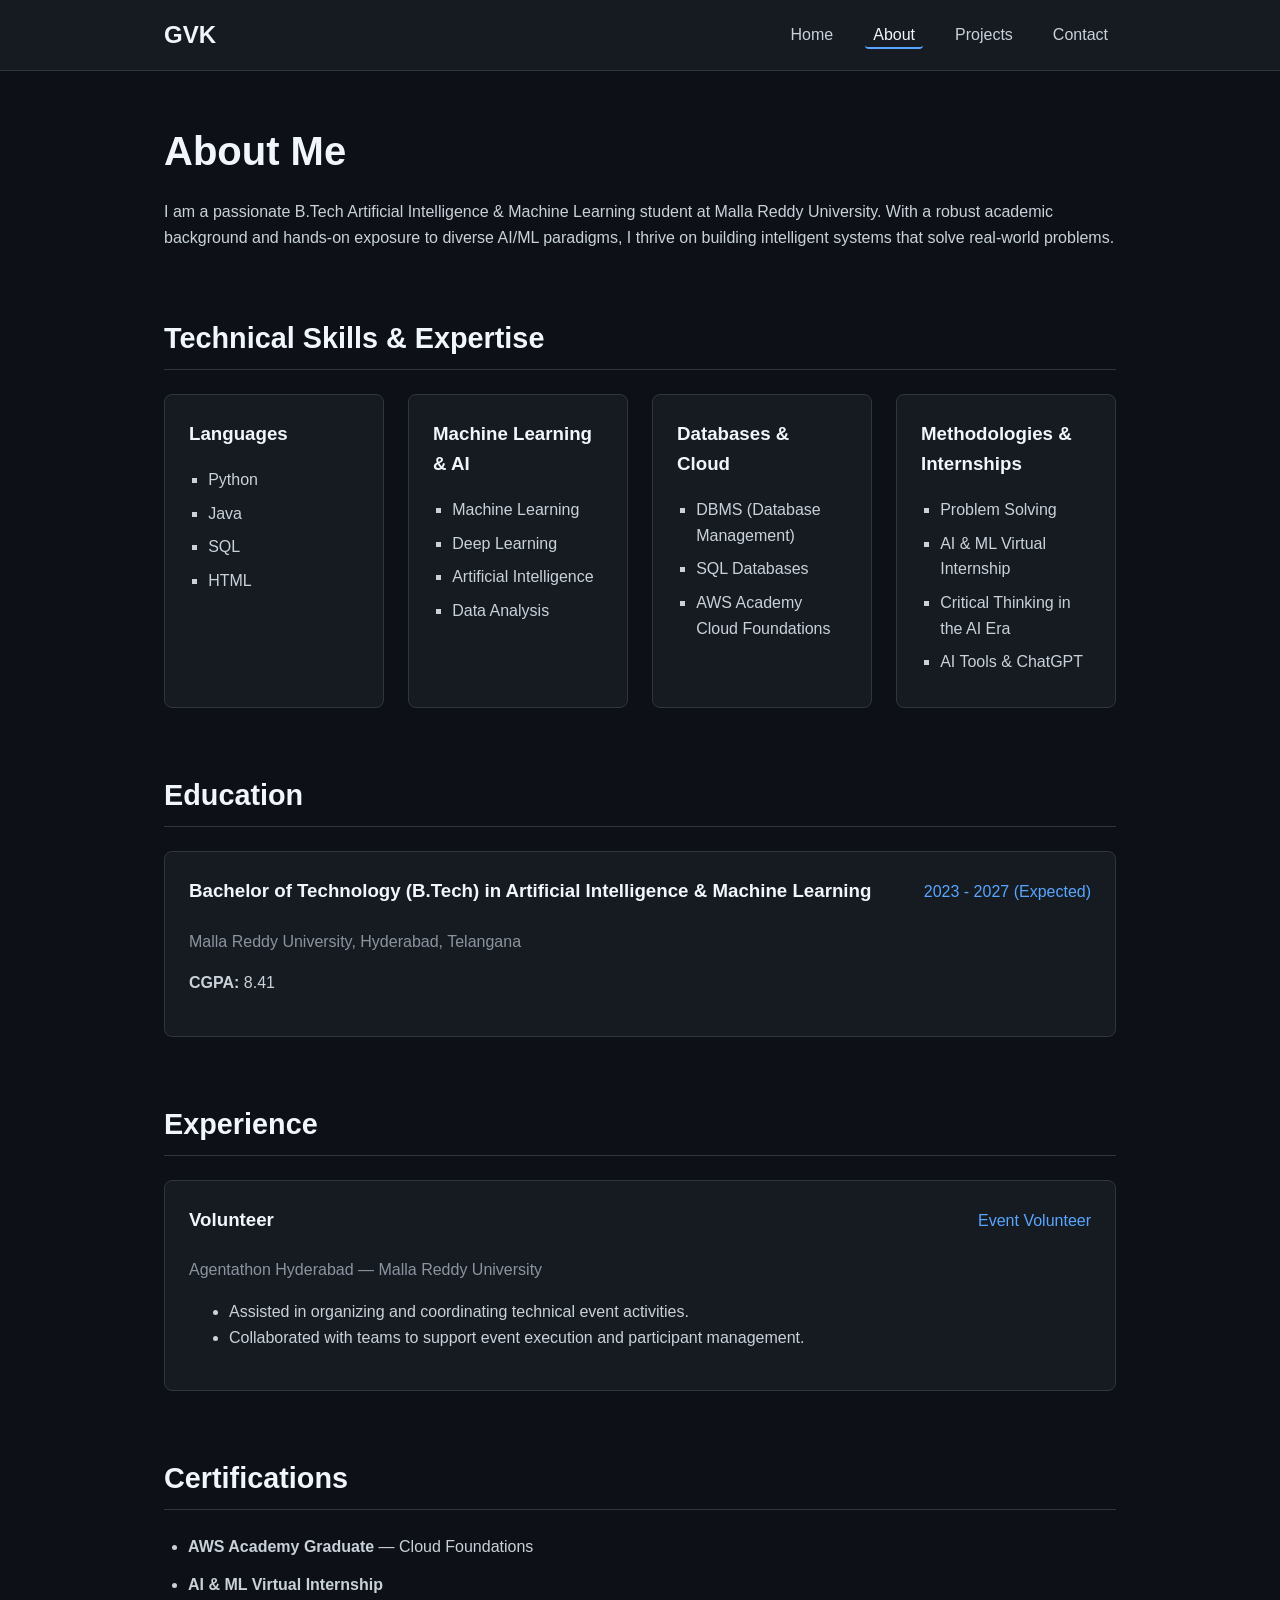
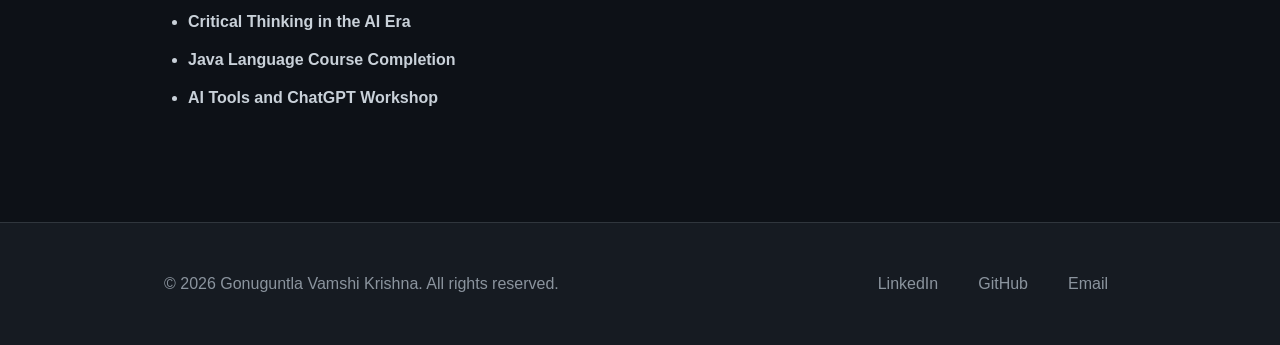
==== about.html @ ba777e85 "Add files via upload" ====
<!DOCTYPE html>
<html lang="en">
<head>
  <meta charset="utf-8">
  <meta name="viewport" content="width=device-width, initial-scale=1">
  <title>About Gonuguntla Vamshi Krishna - AI & ML Student Profile</title>
  
  <!-- SEO Meta Tags -->
  <meta name="description" content="Learn more about Gonuguntla Vamshi Krishna's background, education at Malla Reddy University, technical skills in Python and Machine Learning, and certifications.">
  <meta name="keywords" content="Gonuguntla Vamshi Krishna, B.Tech AI & ML, Malla Reddy University, Skills, Resume, Education, Certifications, Hyderabad">
  <meta name="robots" content="index, follow">
  <link rel="canonical" href="about.html">

  <!-- Open Graph -->
  <meta property="og:type" content="website">
  <meta property="og:title" content="About Gonuguntla Vamshi Krishna - AI & ML Student Profile">
  <meta property="og:description" content="Technical skills, education background, certifications, and volunteer experience of Gonuguntla Vamshi Krishna.">
  <meta property="og:url" content="about.html">

  <!-- Stylesheet -->
  <link rel="stylesheet" href="styles.css">
</head>
<body>

  <!-- Skip Link -->
  <a class="skip-link" href="#main">Skip to main content</a>

  <!-- Header Section with Navigation -->
  <header>
    <div class="container header-container">
      <div class="logo">
        <a href="index.html" aria-label="Gonuguntla Vamshi Krishna Home">GVK</a>
      </div>
      <nav aria-label="Main Navigation">
        <ul>
          <li><a href="index.html">Home</a></li>
          <li><a href="about.html" aria-current="page">About</a></li>
          <li><a href="projects.html">Projects</a></li>
          <li><a href="contact.html">Contact</a></li>
        </ul>
      </nav>
    </div>
  </header>

  <!-- Main Content -->
  <main id="main">
    <div class="container">
      
      <!-- Page Header -->
      <section class="about-hero" aria-labelledby="about-heading">
        <h1 id="about-heading">About Me</h1>
        <p class="intro-paragraph">
          I am a passionate B.Tech Artificial Intelligence & Machine Learning student at Malla Reddy University. With a robust academic background and hands-on exposure to diverse AI/ML paradigms, I thrive on building intelligent systems that solve real-world problems.
        </p>
      </section>

      <!-- Skills Section -->
      <section id="skills" aria-labelledby="skills-heading">
        <h2 id="skills-heading">Technical Skills & Expertise</h2>
        <div class="skills-container">
          
          <div class="skills-category">
            <h3>Languages</h3>
            <ul class="skills-list">
              <li>Python</li>
              <li>Java</li>
              <li>SQL</li>
              <li>HTML</li>
            </ul>
          </div>

          <div class="skills-category">
            <h3>Machine Learning & AI</h3>
            <ul class="skills-list">
              <li>Machine Learning</li>
              <li>Deep Learning</li>
              <li>Artificial Intelligence</li>
              <li>Data Analysis</li>
            </ul>
          </div>

          <div class="skills-category">
            <h3>Databases & Cloud</h3>
            <ul class="skills-list">
              <li>DBMS (Database Management)</li>
              <li>SQL Databases</li>
              <li>AWS Academy Cloud Foundations</li>
            </ul>
          </div>

          <div class="skills-category">
            <h3>Methodologies & Internships</h3>
            <ul class="skills-list">
              <li>Problem Solving</li>
              <li>AI & ML Virtual Internship</li>
              <li>Critical Thinking in the AI Era</li>
              <li>AI Tools & ChatGPT</li>
            </ul>
          </div>

        </div>
      </section>

      <!-- Education Section -->
      <section id="education" aria-labelledby="education-heading">
        <h2 id="education-heading">Education</h2>
        <article class="education-card" aria-labelledby="edu-degree">
          <div class="card-header">
            <h3 id="edu-degree">Bachelor of Technology (B.Tech) in Artificial Intelligence & Machine Learning</h3>
            <span class="timeline"><time datetime="2023">2023</time> - <time datetime="2027">2027</time> (Expected)</span>
          </div>
          <p class="institution">Malla Reddy University, Hyderabad, Telangana</p>
          <p class="cgpa"><strong>CGPA:</strong> 8.41</p>
        </article>
      </section>

      <!-- Experience Section -->
      <section id="experience" aria-labelledby="experience-heading">
        <h2 id="experience-heading">Experience</h2>
        <article class="experience-card" aria-labelledby="exp-role">
          <div class="card-header">
            <h3 id="exp-role">Volunteer</h3>
            <span class="timeline">Event Volunteer</span>
          </div>
          <p class="company">Agentathon Hyderabad &mdash; Malla Reddy University</p>
          <ul class="experience-details">
            <li>Assisted in organizing and coordinating technical event activities.</li>
            <li>Collaborated with teams to support event execution and participant management.</li>
          </ul>
        </article>
      </section>

      <!-- Certifications Section -->
      <section id="certifications" aria-labelledby="certifications-heading">
        <h2 id="certifications-heading">Certifications</h2>
        <ul class="certifications-list">
          <li>
            <strong>AWS Academy Graduate</strong> &mdash; Cloud Foundations
          </li>
          <li>
            <strong>AI & ML Virtual Internship</strong>
          </li>
          <li>
            <strong>Critical Thinking in the AI Era</strong>
          </li>
          <li>
            <strong>Java Language Course Completion</strong>
          </li>
          <li>
            <strong>AI Tools and ChatGPT Workshop</strong>
          </li>
        </ul>
      </section>

    </div>
  </main>

  <!-- Footer -->
  <footer>
    <div class="container footer-container">
      <p>&copy; <time datetime="2026">2026</time> Gonuguntla Vamshi Krishna. All rights reserved.</p>
      <nav aria-label="Footer Social Navigation">
        <ul class="social-links">
          <li><a href="https://linkedin.com/in/vamshi-krishna-gonuguntla-4a6b34324" target="_blank" rel="noopener noreferrer" aria-label="LinkedIn profile (opens in a new tab)">LinkedIn</a></li>
          <li><a href="https://github.com/vamshikrishna-g" target="_blank" rel="noopener noreferrer" aria-label="GitHub profile (opens in a new tab)">GitHub</a></li>
          <li><a href="mailto:chennurivamshi678@gmail.com" aria-label="Email Vamshi Krishna">Email</a></li>
        </ul>
      </nav>
    </div>
  </footer>

</body>
</html>
---- styles.css ----
/* Custom properties for high-contrast accessibility and clean aesthetic */
:root {
  --bg: #0d1117; /* Dark background */
  --text: #c9d1d9; /* High-contrast light text */
  --text-heading: #f0f6fc; /* Bright text for headings */
  --muted: #8b949e;
  --accent: #58a6ff; /* Accessible blue link color */
  --accent-hover: #1f6feb;
  --card-bg: #161b22; /* Slightly lighter card color */
  --card-border: #30363d;
  --focus: #f0883e; /* High contrast orange for keyboard focus */
  --required: #f85149; /* Accessible red for required indicators */
}

* {
  box-sizing: border-box;
}

html, body {
  height: 100%;
  margin: 0;
  padding: 0;
}

body {
  font-family: -apple-system, BlinkMacSystemFont, "Segoe UI", Roboto, "Helvetica Neue", Arial, sans-serif;
  background-color: var(--bg);
  color: var(--text);
  line-height: 1.6;
}

/* Accessibility: Skip Link */
.skip-link {
  position: absolute;
  left: -9999px;
  top: auto;
  width: 1px;
  height: 1px;
  overflow: hidden;
}

.skip-link:focus {
  position: fixed;
  top: 10px;
  left: 10px;
  width: auto;
  height: auto;
  padding: 0.8rem 1.5rem;
  background-color: var(--focus);
  color: #000;
  font-weight: bold;
  text-decoration: none;
  border-radius: 4px;
  z-index: 9999;
  outline: none;
}

/* General Layout Elements */
.container {
  max-width: 1000px;
  margin: 0 auto;
  padding: 0 1.5rem;
}

header {
  background-color: var(--card-bg);
  border-bottom: 1px solid var(--card-border);
  padding: 1rem 0;
}

.header-container {
  display: flex;
  justify-content: space-between;
  align-items: center;
}

.logo a {
  font-size: 1.5rem;
  font-weight: bold;
  color: var(--text-heading);
  text-decoration: none;
}

nav ul {
  list-style: none;
  padding: 0;
  margin: 0;
  display: flex;
  gap: 1.5rem;
}

nav a {
  color: var(--text);
  text-decoration: none;
  font-weight: 500;
  padding: 0.25rem 0.5rem;
  border-radius: 4px;
  transition: color 0.2s;
}

nav a:hover {
  color: var(--accent);
}

nav a[aria-current="page"] {
  border-bottom: 2px solid var(--accent);
  color: var(--text-heading);
}

/* Focus Styling for Keyboard Accessibility */
a:focus, button:focus, input:focus, textarea:focus {
  outline: 3px solid var(--focus);
  outline-offset: 2px;
}

/* Main content spacing */
main {
  padding: 3rem 0;
}

section {
  margin-bottom: 4rem;
}

h1, h2, h3, h4 {
  color: var(--text-heading);
  margin-top: 0;
}

h1 {
  font-size: 2.5rem;
  margin-bottom: 1rem;
}

h2 {
  font-size: 1.8rem;
  border-bottom: 1px solid var(--card-border);
  padding-bottom: 0.5rem;
  margin-bottom: 1.5rem;
}

/* Buttons */
.btn {
  display: inline-block;
  padding: 0.75rem 1.5rem;
  border-radius: 6px;
  font-weight: 600;
  text-decoration: none;
  cursor: pointer;
  border: none;
  transition: background-color 0.2s, transform 0.1s;
}

.btn-primary {
  background-color: var(--accent);
  color: #0d1117;
}

.btn-primary:hover {
  background-color: #79c0ff;
}

.btn-secondary {
  background-color: transparent;
  color: var(--accent);
  border: 1px solid var(--accent);
}

.btn-secondary:hover {
  background-color: rgba(88, 166, 255, 0.1);
}

/* Hero Section */
.hero-section {
  padding: 2rem 0;
}

.hero-subtitle {
  color: var(--accent);
  font-weight: 600;
  font-size: 1.2rem;
  margin-bottom: 0.5rem;
}

.hero-tagline {
  font-size: 1.5rem;
  color: var(--muted);
  margin-bottom: 1.5rem;
}

.hero-bio {
  max-width: 700px;
  font-size: 1.1rem;
  margin-bottom: 2rem;
}

.hero-cta {
  display: flex;
  gap: 1rem;
}

/* Areas of Focus / Highlights Grid */
.highlights-grid {
  display: grid;
  grid-template-columns: repeat(auto-fit, minmax(280px, 1fr));
  gap: 1.5rem;
}

.highlight-card {
  background-color: var(--card-bg);
  border: 1px solid var(--card-border);
  border-radius: 8px;
  padding: 1.5rem;
}

.card-icon {
  font-size: 2rem;
  margin-bottom: 1rem;
}

/* About / Skills Layout */
.skills-container {
  display: grid;
  grid-template-columns: repeat(auto-fit, minmax(200px, 1fr));
  gap: 1.5rem;
}

.skills-category {
  background-color: var(--card-bg);
  border: 1px solid var(--card-border);
  border-radius: 8px;
  padding: 1.5rem;
}

.skills-list {
  list-style: square;
  padding-left: 1.2rem;
  margin: 0;
}

.skills-list li {
  margin-bottom: 0.5rem;
}

/* Education / Experience Cards */
.education-card, .experience-card {
  background-color: var(--card-bg);
  border: 1px solid var(--card-border);
  border-radius: 8px;
  padding: 1.5rem;
  margin-bottom: 1.5rem;
}

.card-header {
  display: flex;
  justify-content: space-between;
  align-items: baseline;
  flex-wrap: wrap;
  gap: 0.5rem;
}

.timeline {
  color: var(--accent);
  font-weight: 500;
}

.institution, .company {
  color: var(--muted);
  margin: 0.25rem 0 0.75rem 0;
}

.certifications-list {
  padding-left: 1.5rem;
}

.certifications-list li {
  margin-bottom: 0.75rem;
}

/* Projects Layout */
.projects-grid {
  display: grid;
  grid-template-columns: 1fr;
  gap: 2rem;
}

.project-card {
  background-color: var(--card-bg);
  border: 1px solid var(--card-border);
  border-radius: 8px;
  padding: 2rem;
  position: relative;
}

.project-badge {
  position: absolute;
  top: 1.5rem;
  right: 1.5rem;
  background-color: rgba(56, 139, 253, 0.15);
  color: var(--accent);
  padding: 0.25rem 0.75rem;
  border-radius: 12px;
  font-size: 0.8rem;
  font-weight: 600;
}

.badge-dev {
  background-color: rgba(210, 153, 34, 0.15);
  color: #d29922;
}

.badge-planned {
  background-color: rgba(139, 148, 158, 0.15);
  color: var(--muted);
}

.project-tech-tags {
  display: flex;
  flex-wrap: wrap;
  gap: 0.5rem;
  margin: 0.75rem 0 1.5rem 0;
}

.tech-tag {
  background-color: #21262d;
  border: 1px solid var(--card-border);
  padding: 0.1rem 0.6rem;
  border-radius: 4px;
  font-size: 0.85rem;
}

.project-actions {
  display: flex;
  align-items: center;
  gap: 1.5rem;
  margin-top: 1.5rem;
}

.badge-status {
  color: var(--muted);
  font-size: 0.9rem;
}

/* Contact Page Layout */
.contact-layout {
  display: grid;
  grid-template-columns: 1fr 2fr;
  gap: 3rem;
}

@media (max-width: 768px) {
  .contact-layout {
    grid-template-columns: 1fr;
  }
}

.contact-methods {
  list-style: none;
  padding: 0;
  margin: 0;
}

.contact-methods li {
  margin-bottom: 1.5rem;
}

.contact-label {
  display: block;
  font-weight: bold;
  color: var(--text-heading);
  margin-bottom: 0.25rem;
}

.contact-methods a {
  color: var(--accent);
  text-decoration: none;
}

.contact-methods a:hover {
  text-decoration: underline;
}

/* Contact Form controls */
.form-group {
  margin-bottom: 1.5rem;
}

label {
  display: block;
  font-weight: 600;
  color: var(--text-heading);
  margin-bottom: 0.5rem;
}

.required {
  color: var(--required);
}

input, textarea {
  width: 100%;
  padding: 0.75rem;
  background-color: #0d1117;
  border: 1px solid var(--card-border);
  border-radius: 6px;
  color: var(--text);
  font-size: 1rem;
}

.field-hint {
  color: var(--muted);
  font-size: 0.85rem;
  margin-top: 0.3rem;
  margin-bottom: 0;
}

/* Form status area styling */
#form-status {
  padding: 1rem;
  border-radius: 6px;
  margin-bottom: 1.5rem;
  font-weight: 600;
}

#form-status:not(.visually-hidden) {
  display: block;
  background-color: rgba(56, 139, 253, 0.1);
  border: 1px solid rgba(56, 139, 253, 0.3);
}

/* Footer styling */
footer {
  background-color: var(--card-bg);
  border-top: 1px solid var(--card-border);
  padding: 2rem 0;
  color: var(--muted);
  margin-top: auto;
}

.footer-container {
  display: flex;
  justify-content: space-between;
  align-items: center;
  flex-wrap: wrap;
  gap: 1rem;
}

.social-links {
  list-style: none;
  padding: 0;
  margin: 0;
  display: flex;
  gap: 1.5rem;
}

.social-links a {
  color: var(--muted);
  text-decoration: none;
  transition: color 0.2s;
}

.social-links a:hover {
  color: var(--accent);
}

/* Utilities */
.visually-hidden {
  position: absolute !important;
  height: 1px;
  width: 1px;
  overflow: hidden;
  clip: rect(1px, 1px, 1px, 1px);
  white-space: nowrap;
}

@media (prefers-reduced-motion: reduce) {
  * {
    transition: none !important;
    animation: none !important;
  }
}
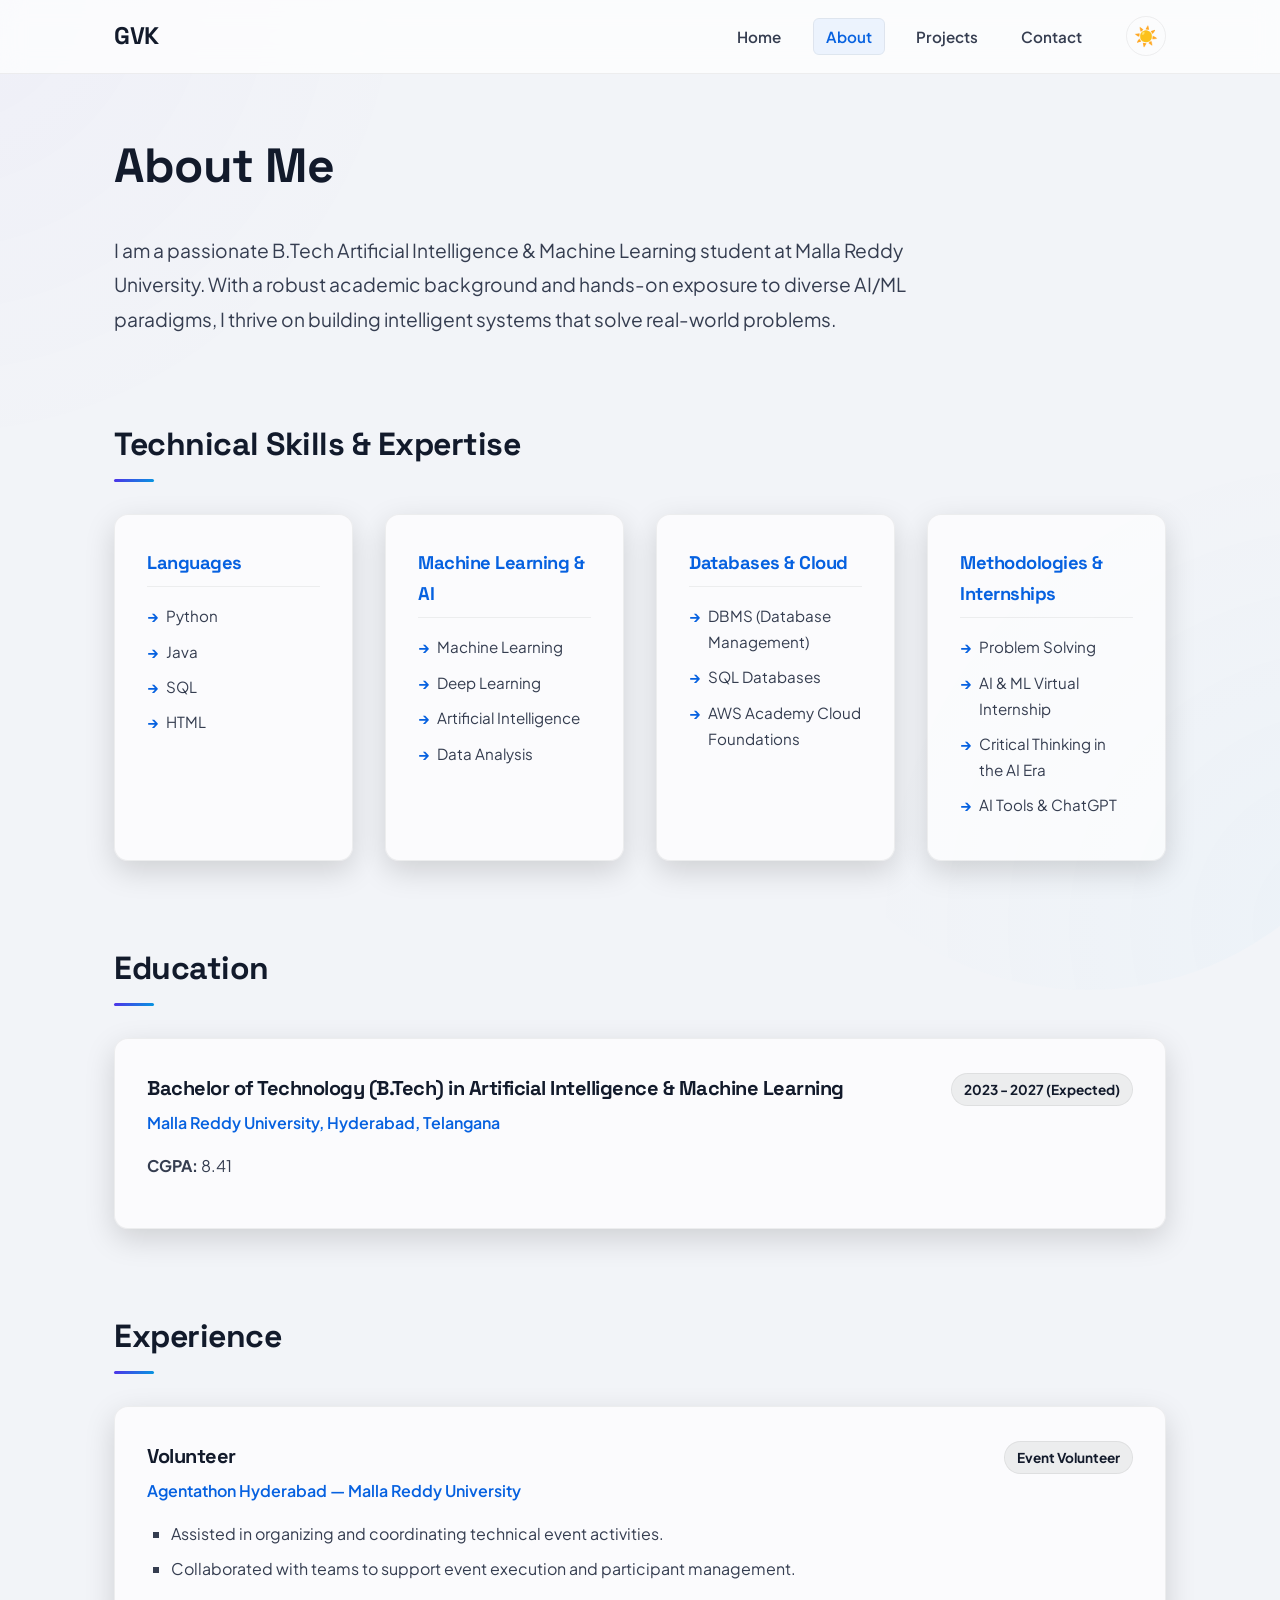
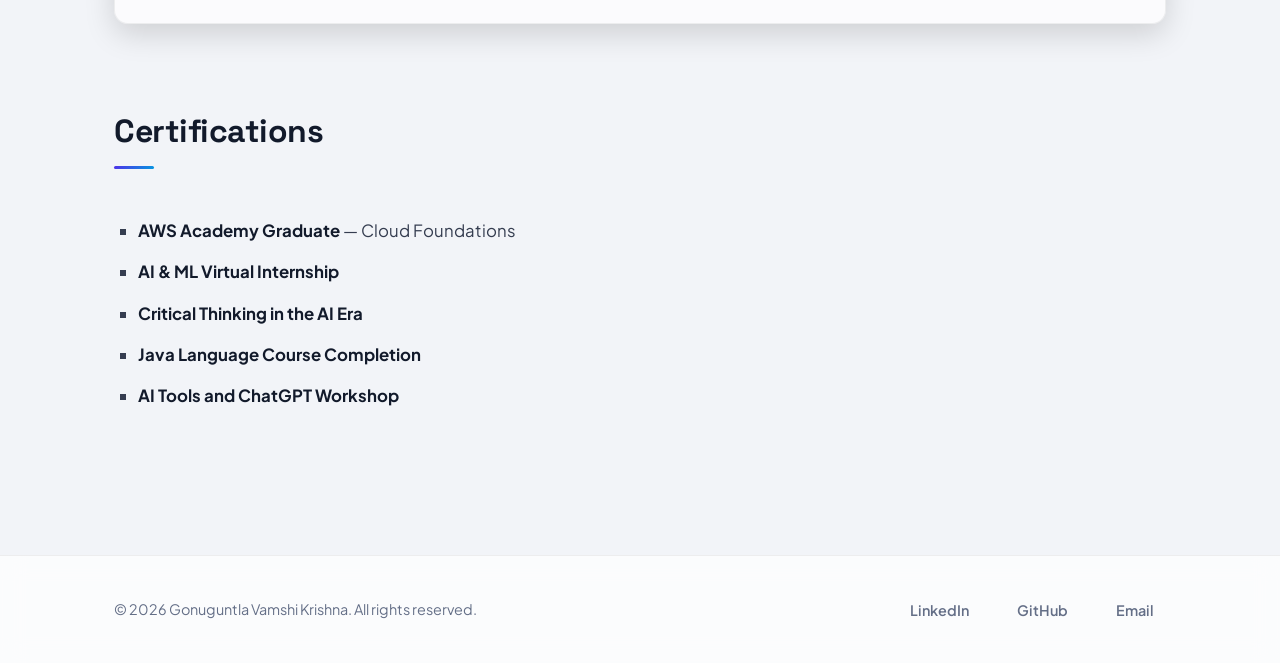
==== commit ff603857: "Add files via upload" ====
--- a/about.html
+++ b/about.html
@@ -17,7 +17,10 @@
   <meta property="og:description" content="Technical skills, education background, certifications, and volunteer experience of Gonuguntla Vamshi Krishna.">
   <meta property="og:url" content="about.html">
 
-  <!-- Stylesheet -->
+  <!-- Fonts & Stylesheet -->
+  <link rel="preconnect" href="https://fonts.googleapis.com">
+  <link rel="preconnect" href="https://fonts.gstatic.com" crossorigin>
+  <link href="https://fonts.googleapis.com/css2?family=Plus+Jakarta+Sans:ital,wght@0,300;0,400;0,500;0,600;0,700;1,400&family=Space+Grotesk:wght@400;500;600;700&display=swap" rel="stylesheet">
   <link rel="stylesheet" href="styles.css">
 </head>
 <body>
@@ -31,14 +34,21 @@
       <div class="logo">
         <a href="index.html" aria-label="Gonuguntla Vamshi Krishna Home">GVK</a>
       </div>
-      <nav aria-label="Main Navigation">
-        <ul>
-          <li><a href="index.html">Home</a></li>
-          <li><a href="about.html" aria-current="page">About</a></li>
-          <li><a href="projects.html">Projects</a></li>
-          <li><a href="contact.html">Contact</a></li>
-        </ul>
-      </nav>
+      <div class="header-nav-group">
+        <nav aria-label="Main Navigation">
+          <ul>
+            <li><a href="index.html">Home</a></li>
+            <li><a href="about.html" aria-current="page">About</a></li>
+            <li><a href="projects.html">Projects</a></li>
+            <li><a href="contact.html">Contact</a></li>
+          </ul>
+        </nav>
+        <!-- Theme Toggle Button -->
+        <button id="theme-toggle" class="theme-toggle-btn" aria-label="Switch to light theme" aria-live="polite">
+          <span class="sun-icon" aria-hidden="true">☀️</span>
+          <span class="moon-icon" aria-hidden="true">🌙</span>
+        </button>
+      </div>
     </div>
   </header>
 
@@ -169,5 +179,8 @@
     </div>
   </footer>
 
+  <!-- Scripts -->
+  <script src="scripts.js"></script>
+
 </body>
 </html>
--- a/styles.css
+++ b/styles.css
@@ -1,17 +1,61 @@
-/* Custom properties for high-contrast accessibility and clean aesthetic */
+/* 
+  styles.css — Premium, Responsive Design System with Dark/Light Themes
+  Typography: Space Grotesk (Headings) & Plus Jakarta Sans (Body)
+*/
+
+/* --- Theme Color Tokens & Global Variables --- */
 :root {
-  --bg: #0d1117; /* Dark background */
-  --text: #c9d1d9; /* High-contrast light text */
-  --text-heading: #f0f6fc; /* Bright text for headings */
-  --muted: #8b949e;
-  --accent: #58a6ff; /* Accessible blue link color */
-  --accent-hover: #1f6feb;
-  --card-bg: #161b22; /* Slightly lighter card color */
-  --card-border: #30363d;
-  --focus: #f0883e; /* High contrast orange for keyboard focus */
-  --required: #f85149; /* Accessible red for required indicators */
-}
-
+  /* Dark Theme (Default) */
+  --bg-color: hsl(222, 47%, 7%);
+  --bg-gradient-top: radial-gradient(circle at 10% 10%, rgba(139, 92, 246, 0.08) 0%, transparent 60%);
+  --bg-gradient-bottom: radial-gradient(circle at 90% 90%, rgba(56, 189, 248, 0.08) 0%, transparent 60%);
+  --header-bg: rgba(13, 17, 23, 0.7);
+  --card-bg: rgba(22, 27, 34, 0.4);
+  --card-bg-hover: rgba(30, 37, 48, 0.6);
+  --border-color: rgba(255, 255, 255, 0.08);
+  --border-color-hover: rgba(255, 255, 255, 0.16);
+  
+  --text-heading: hsl(210, 40%, 98%);
+  --text-body: hsl(215, 20%, 80%);
+  --text-muted: hsl(215, 15%, 60%);
+  
+  /* Primary & Accents */
+  --accent: hsl(210, 100%, 66%);
+  --accent-hover: hsl(210, 100%, 75%);
+  --accent-gradient: linear-gradient(135deg, hsl(250, 100%, 76%), hsl(190, 100%, 65%));
+  --shadow-glow: rgba(56, 189, 248, 0.15);
+  
+  --focus: hsl(28, 100%, 60%);
+  --required: hsl(354, 84%, 57%);
+  --success: hsl(142, 70%, 45%);
+}
+
+/* Light Theme Override */
+html.light-theme {
+  --bg-color: hsl(220, 30%, 96%);
+  --bg-gradient-top: radial-gradient(circle at 10% 10%, rgba(139, 92, 246, 0.03) 0%, transparent 60%);
+  --bg-gradient-bottom: radial-gradient(circle at 90% 90%, rgba(56, 189, 248, 0.03) 0%, transparent 60%);
+  --header-bg: rgba(255, 255, 255, 0.7);
+  --card-bg: rgba(255, 255, 255, 0.65);
+  --card-bg-hover: rgba(255, 255, 255, 0.85);
+  --border-color: rgba(0, 0, 0, 0.06);
+  --border-color-hover: rgba(0, 0, 0, 0.12);
+  
+  --text-heading: hsl(222, 40%, 12%);
+  --text-body: hsl(222, 20%, 26%);
+  --text-muted: hsl(220, 15%, 46%);
+  
+  --accent: hsl(215, 95%, 45%);
+  --accent-hover: hsl(215, 95%, 35%);
+  --accent-gradient: linear-gradient(135deg, hsl(250, 80%, 55%), hsl(200, 95%, 45%));
+  --shadow-glow: rgba(37, 99, 235, 0.08);
+  
+  --focus: hsl(28, 100%, 50%);
+  --required: hsl(354, 84%, 47%);
+  --success: hsl(142, 70%, 35%);
+}
+
+/* --- Base Rules & Resets --- */
 * {
   box-sizing: border-box;
 }
@@ -20,16 +64,45 @@
   height: 100%;
   margin: 0;
   padding: 0;
+  scroll-behavior: smooth;
 }
 
 body {
-  font-family: -apple-system, BlinkMacSystemFont, "Segoe UI", Roboto, "Helvetica Neue", Arial, sans-serif;
-  background-color: var(--bg);
-  color: var(--text);
-  line-height: 1.6;
-}
-
-/* Accessibility: Skip Link */
+  font-family: 'Plus Jakarta Sans', system-ui, -apple-system, BlinkMacSystemFont, "Segoe UI", Roboto, sans-serif;
+  background-color: var(--bg-color);
+  color: var(--text-body);
+  line-height: 1.7;
+  overflow-x: hidden;
+  display: flex;
+  flex-direction: column;
+  transition: background-color 0.4s ease, color 0.4s ease;
+}
+
+/* Glassmorphic Ambient Background Orbs */
+body::before, body::after {
+  content: "";
+  position: fixed;
+  width: 50vw;
+  height: 50vw;
+  border-radius: 50%;
+  z-index: -1;
+  pointer-events: none;
+  transition: background 0.4s ease;
+}
+
+body::before {
+  top: -10%;
+  left: -10%;
+  background: var(--bg-gradient-top);
+}
+
+body::after {
+  bottom: -10%;
+  right: -10%;
+  background: var(--bg-gradient-bottom);
+}
+
+/* --- Keyboard Accessibility: Skip Link --- */
 .skip-link {
   position: absolute;
   left: -9999px;
@@ -41,44 +114,72 @@
 
 .skip-link:focus {
   position: fixed;
-  top: 10px;
-  left: 10px;
+  top: 15px;
+  left: 15px;
   width: auto;
   height: auto;
   padding: 0.8rem 1.5rem;
-  background-color: var(--focus);
-  color: #000;
-  font-weight: bold;
+  background: var(--accent-gradient);
+  color: #fff;
+  font-weight: 700;
   text-decoration: none;
-  border-radius: 4px;
-  z-index: 9999;
-  outline: none;
-}
-
-/* General Layout Elements */
+  border-radius: 8px;
+  box-shadow: 0 10px 25px rgba(0, 0, 0, 0.3);
+  z-index: 99999;
+  outline: 3px solid var(--focus);
+}
+
+/* Global Outline styles for Focused items */
+a:focus, button:focus, input:focus, textarea:focus {
+  outline: 3px solid var(--focus);
+  outline-offset: 3px;
+}
+
+/* --- Layout Containers --- */
 .container {
-  max-width: 1000px;
+  max-width: 1100px;
   margin: 0 auto;
   padding: 0 1.5rem;
-}
-
+  width: 100%;
+}
+
+/* --- Header & Sticky Navigation --- */
 header {
-  background-color: var(--card-bg);
-  border-bottom: 1px solid var(--card-border);
-  padding: 1rem 0;
+  position: sticky;
+  top: 0;
+  background: var(--header-bg);
+  backdrop-filter: blur(12px);
+  -webkit-backdrop-filter: blur(12px);
+  border-bottom: 1px solid var(--border-color);
+  z-index: 1000;
+  transition: background-color 0.4s, border-color 0.4s;
 }
 
 .header-container {
   display: flex;
   justify-content: space-between;
   align-items: center;
+  padding: 1rem 1.5rem;
 }
 
 .logo a {
+  font-family: 'Space Grotesk', sans-serif;
   font-size: 1.5rem;
-  font-weight: bold;
+  font-weight: 700;
   color: var(--text-heading);
   text-decoration: none;
+  letter-spacing: -0.5px;
+  transition: transform 0.2s;
+}
+
+.logo a:hover {
+  transform: scale(1.05);
+}
+
+.header-nav-group {
+  display: flex;
+  align-items: center;
+  gap: 2rem;
 }
 
 nav ul {
@@ -86,169 +187,296 @@
   padding: 0;
   margin: 0;
   display: flex;
-  gap: 1.5rem;
+  gap: 1.2rem;
 }
 
 nav a {
-  color: var(--text);
+  color: var(--text-body);
   text-decoration: none;
-  font-weight: 500;
-  padding: 0.25rem 0.5rem;
-  border-radius: 4px;
-  transition: color 0.2s;
+  font-weight: 600;
+  font-size: 0.95rem;
+  padding: 0.5rem 0.75rem;
+  border-radius: 6px;
+  transition: all 0.3s;
 }
 
 nav a:hover {
   color: var(--accent);
+  background-color: var(--border-color);
 }
 
 nav a[aria-current="page"] {
-  border-bottom: 2px solid var(--accent);
-  color: var(--text-heading);
-}
-
-/* Focus Styling for Keyboard Accessibility */
-a:focus, button:focus, input:focus, textarea:focus {
-  outline: 3px solid var(--focus);
-  outline-offset: 2px;
-}
-
-/* Main content spacing */
+  color: var(--accent);
+  background-color: rgba(56, 139, 253, 0.08);
+  border: 1px solid var(--border-color);
+}
+
+/* --- Theme Toggle Button --- */
+.theme-toggle-btn {
+  background: transparent;
+  border: 1px solid var(--border-color);
+  border-radius: 50%;
+  cursor: pointer;
+  width: 40px;
+  height: 40px;
+  display: inline-flex;
+  align-items: center;
+  justify-content: center;
+  color: var(--text-heading);
+  transition: all 0.3s cubic-bezier(0.4, 0, 0.2, 1);
+}
+
+.theme-toggle-btn:hover {
+  background-color: var(--card-bg-hover);
+  border-color: var(--accent);
+  transform: scale(1.08);
+  box-shadow: 0 0 12px var(--shadow-glow);
+}
+
+/* Icon visibility swap via CSS */
+.sun-icon { display: none; font-size: 1.2rem; }
+.moon-icon { display: block; font-size: 1.2rem; }
+
+html.light-theme .sun-icon { display: block; }
+html.light-theme .moon-icon { display: none; }
+
+/* --- Typography Definitions --- */
+h1, h2, h3, h4 {
+  font-family: 'Space Grotesk', sans-serif;
+  color: var(--text-heading);
+  letter-spacing: -0.5px;
+  font-weight: 700;
+  margin-top: 0;
+}
+
+h1 {
+  font-size: 3rem;
+  line-height: 1.15;
+}
+
+h2 {
+  font-size: 2rem;
+  margin-bottom: 2rem;
+  position: relative;
+  display: inline-block;
+}
+
+h2::after {
+  content: "";
+  display: block;
+  width: 40px;
+  height: 3px;
+  background: var(--accent-gradient);
+  margin-top: 0.5rem;
+  border-radius: 2px;
+}
+
+/* --- Main Structure & FadeIn Entry Animation --- */
 main {
-  padding: 3rem 0;
+  flex: 1;
+  padding: 4rem 0;
+  animation: fadeInUp 0.7s cubic-bezier(0.16, 1, 0.3, 1) both;
+}
+
+@keyframes fadeInUp {
+  from {
+    opacity: 0;
+    transform: translateY(20px);
+  }
+  to {
+    opacity: 1;
+    transform: translateY(0);
+  }
 }
 
 section {
-  margin-bottom: 4rem;
-}
-
-h1, h2, h3, h4 {
-  color: var(--text-heading);
-  margin-top: 0;
-}
-
-h1 {
-  font-size: 2.5rem;
-  margin-bottom: 1rem;
-}
-
-h2 {
-  font-size: 1.8rem;
-  border-bottom: 1px solid var(--card-border);
-  padding-bottom: 0.5rem;
-  margin-bottom: 1.5rem;
-}
-
-/* Buttons */
+  margin-bottom: 5rem;
+}
+
+/* --- Buttons Design --- */
 .btn {
-  display: inline-block;
-  padding: 0.75rem 1.5rem;
-  border-radius: 6px;
-  font-weight: 600;
+  display: inline-flex;
+  align-items: center;
+  justify-content: center;
+  padding: 0.8rem 1.8rem;
+  border-radius: 8px;
+  font-weight: 700;
+  font-size: 1rem;
   text-decoration: none;
   cursor: pointer;
   border: none;
-  transition: background-color 0.2s, transform 0.1s;
+  transition: all 0.3s cubic-bezier(0.4, 0, 0.2, 1);
 }
 
 .btn-primary {
-  background-color: var(--accent);
-  color: #0d1117;
+  background: var(--accent-gradient);
+  color: #fff;
+  box-shadow: 0 4px 15px rgba(56, 189, 248, 0.2);
 }
 
 .btn-primary:hover {
-  background-color: #79c0ff;
+  transform: translateY(-2px);
+  box-shadow: 0 8px 25px rgba(56, 189, 248, 0.4);
 }
 
 .btn-secondary {
-  background-color: transparent;
-  color: var(--accent);
-  border: 1px solid var(--accent);
+  background: transparent;
+  color: var(--text-heading);
+  border: 1px solid var(--border-color);
 }
 
 .btn-secondary:hover {
-  background-color: rgba(88, 166, 255, 0.1);
-}
-
-/* Hero Section */
+  border-color: var(--accent);
+  background-color: var(--border-color);
+  transform: translateY(-2px);
+}
+
+.btn-sm {
+  padding: 0.5rem 1rem;
+  font-size: 0.85rem;
+  border-radius: 6px;
+}
+
+/* --- Glassmorphic Card Style Base --- */
+.card-base, .highlight-card, .skills-category, .education-card, .experience-card, .project-card, .contact-info, .contact-form-container {
+  background: var(--card-bg);
+  border: 1px solid var(--border-color);
+  backdrop-filter: blur(16px);
+  -webkit-backdrop-filter: blur(16px);
+  border-radius: 14px;
+  padding: 2rem;
+  box-shadow: 0 10px 30px rgba(0, 0, 0, 0.15);
+  transition: all 0.3s cubic-bezier(0.4, 0, 0.2, 1);
+}
+
+.card-hover:hover, .highlight-card:hover, .skills-category:hover, .education-card:hover, .experience-card:hover, .project-card:hover {
+  transform: translateY(-4px);
+  border-color: var(--border-color-hover);
+  box-shadow: 0 15px 35px rgba(0, 0, 0, 0.25), 0 0 15px var(--shadow-glow);
+}
+
+/* --- Page-Specific Component Layouts --- */
+
+/* 1. Home Page Hero */
 .hero-section {
-  padding: 2rem 0;
+  display: flex;
+  align-items: center;
+  min-height: 50vh;
+  margin-bottom: 6rem;
 }
 
 .hero-subtitle {
   color: var(--accent);
-  font-weight: 600;
-  font-size: 1.2rem;
+  font-size: 1.1rem;
+  font-weight: 700;
+  text-transform: uppercase;
+  letter-spacing: 2px;
   margin-bottom: 0.5rem;
 }
 
+#hero-heading {
+  font-size: 3.8rem;
+  font-weight: 800;
+  letter-spacing: -1.5px;
+  line-height: 1.1;
+  background: var(--accent-gradient);
+  -webkit-background-clip: text;
+  -webkit-text-fill-color: transparent;
+  margin: 0.5rem 0 1rem 0;
+}
+
 .hero-tagline {
-  font-size: 1.5rem;
-  color: var(--muted);
+  font-size: 1.6rem;
+  color: var(--text-heading);
+  font-weight: 500;
   margin-bottom: 1.5rem;
 }
 
 .hero-bio {
-  max-width: 700px;
-  font-size: 1.1rem;
-  margin-bottom: 2rem;
+  max-width: 720px;
+  font-size: 1.15rem;
+  color: var(--text-body);
+  margin-bottom: 2.5rem;
 }
 
 .hero-cta {
   display: flex;
-  gap: 1rem;
+  gap: 1.2rem;
 }
 
 /* Areas of Focus / Highlights Grid */
 .highlights-grid {
   display: grid;
   grid-template-columns: repeat(auto-fit, minmax(280px, 1fr));
-  gap: 1.5rem;
-}
-
-.highlight-card {
-  background-color: var(--card-bg);
-  border: 1px solid var(--card-border);
-  border-radius: 8px;
-  padding: 1.5rem;
+  gap: 2rem;
+}
+
+.highlight-card h3 {
+  font-size: 1.3rem;
+  margin-bottom: 0.75rem;
+}
+
+.highlight-card p {
+  margin: 0;
+  font-size: 0.95rem;
+  color: var(--text-body);
 }
 
 .card-icon {
-  font-size: 2rem;
-  margin-bottom: 1rem;
-}
-
-/* About / Skills Layout */
+  font-size: 2.5rem;
+  margin-bottom: 1.2rem;
+}
+
+/* 2. About Page Layout */
+.about-hero {
+  margin-bottom: 5rem;
+}
+
+.intro-paragraph {
+  font-size: 1.2rem;
+  max-width: 800px;
+  line-height: 1.8;
+}
+
+/* Skills Categories Grid */
 .skills-container {
   display: grid;
-  grid-template-columns: repeat(auto-fit, minmax(200px, 1fr));
-  gap: 1.5rem;
-}
-
-.skills-category {
-  background-color: var(--card-bg);
-  border: 1px solid var(--card-border);
-  border-radius: 8px;
-  padding: 1.5rem;
+  grid-template-columns: repeat(auto-fit, minmax(220px, 1fr));
+  gap: 2rem;
+}
+
+.skills-category h3 {
+  font-size: 1.15rem;
+  border-bottom: 1px solid var(--border-color);
+  padding-bottom: 0.5rem;
+  margin-bottom: 1rem;
+  color: var(--accent);
 }
 
 .skills-list {
-  list-style: square;
+  list-style: none;
+  padding: 0;
+  margin: 0;
+}
+
+.skills-list li {
+  position: relative;
   padding-left: 1.2rem;
-  margin: 0;
-}
-
-.skills-list li {
-  margin-bottom: 0.5rem;
-}
-
-/* Education / Experience Cards */
+  margin-bottom: 0.6rem;
+  font-size: 0.95rem;
+}
+
+.skills-list li::before {
+  content: "→";
+  position: absolute;
+  left: 0;
+  color: var(--accent);
+  font-weight: bold;
+}
+
+/* Education & Experience Cards */
 .education-card, .experience-card {
-  background-color: var(--card-bg);
-  border: 1px solid var(--card-border);
-  border-radius: 8px;
-  padding: 1.5rem;
-  margin-bottom: 1.5rem;
+  margin-bottom: 2rem;
 }
 
 .card-header {
@@ -256,102 +484,153 @@
   justify-content: space-between;
   align-items: baseline;
   flex-wrap: wrap;
-  gap: 0.5rem;
+  gap: 1rem;
+}
+
+.card-header h3 {
+  font-size: 1.25rem;
+  margin-bottom: 0.25rem;
+  flex: 1;
 }
 
 .timeline {
+  background: var(--border-color);
+  color: var(--text-heading);
+  font-size: 0.85rem;
+  font-weight: 700;
+  padding: 0.25rem 0.75rem;
+  border-radius: 20px;
+  border: 1px solid var(--border-color);
+}
+
+.institution, .company {
   color: var(--accent);
-  font-weight: 500;
-}
-
-.institution, .company {
-  color: var(--muted);
-  margin: 0.25rem 0 0.75rem 0;
-}
-
+  font-weight: 600;
+  margin: 0 0 1rem 0;
+  font-size: 1rem;
+}
+
+.experience-details {
+  list-style: square;
+  padding-left: 1.5rem;
+  margin: 0;
+}
+
+.experience-details li {
+  margin-bottom: 0.5rem;
+}
+
+/* Certifications Layout */
 .certifications-list {
   padding-left: 1.5rem;
+  list-style: square;
 }
 
 .certifications-list li {
-  margin-bottom: 0.75rem;
-}
-
-/* Projects Layout */
+  margin-bottom: 0.8rem;
+  font-size: 1.05rem;
+}
+
+.certifications-list strong {
+  color: var(--text-heading);
+}
+
+/* 3. Projects Page Layout */
 .projects-grid {
   display: grid;
-  grid-template-columns: 1fr;
-  gap: 2rem;
+  grid-template-columns: repeat(auto-fit, minmax(320px, 1fr));
+  gap: 2.5rem;
 }
 
 .project-card {
-  background-color: var(--card-bg);
-  border: 1px solid var(--card-border);
-  border-radius: 8px;
-  padding: 2rem;
   position: relative;
+  display: flex;
+  flex-direction: column;
+  justify-content: space-between;
+  overflow: hidden;
 }
 
 .project-badge {
   position: absolute;
   top: 1.5rem;
   right: 1.5rem;
-  background-color: rgba(56, 139, 253, 0.15);
+  font-size: 0.75rem;
+  font-weight: 700;
+  text-transform: uppercase;
+  letter-spacing: 1px;
+  padding: 0.2rem 0.75rem;
+  border-radius: 12px;
+  background: rgba(56, 189, 248, 0.15);
   color: var(--accent);
-  padding: 0.25rem 0.75rem;
-  border-radius: 12px;
+  border: 1px solid rgba(56, 189, 248, 0.2);
+}
+
+.project-badge.badge-dev {
+  background: rgba(234, 179, 8, 0.15);
+  color: hsl(45, 93%, 47%);
+  border: 1px solid rgba(234, 179, 8, 0.2);
+}
+
+.project-badge.badge-planned {
+  background: var(--border-color);
+  color: var(--text-muted);
+  border: 1px solid var(--border-color);
+}
+
+.project-card h2 {
+  font-size: 1.4rem;
+  margin-top: 1rem;
+  margin-bottom: 0.8rem;
+}
+
+.project-card h2::after {
+  display: none;
+}
+
+.project-tech-tags {
+  display: flex;
+  flex-wrap: wrap;
+  gap: 0.5rem;
+  margin-bottom: 1.5rem;
+}
+
+.tech-tag {
+  background: var(--border-color);
+  border: 1px solid var(--border-color);
+  color: var(--text-heading);
+  padding: 0.15rem 0.6rem;
+  border-radius: 4px;
   font-size: 0.8rem;
   font-weight: 600;
 }
 
-.badge-dev {
-  background-color: rgba(210, 153, 34, 0.15);
-  color: #d29922;
-}
-
-.badge-planned {
-  background-color: rgba(139, 148, 158, 0.15);
-  color: var(--muted);
-}
-
-.project-tech-tags {
-  display: flex;
-  flex-wrap: wrap;
-  gap: 0.5rem;
-  margin: 0.75rem 0 1.5rem 0;
-}
-
-.tech-tag {
-  background-color: #21262d;
-  border: 1px solid var(--card-border);
-  padding: 0.1rem 0.6rem;
-  border-radius: 4px;
-  font-size: 0.85rem;
+.project-desc {
+  font-size: 0.95rem;
+  color: var(--text-body);
+  margin-bottom: 2rem;
+  flex: 1;
 }
 
 .project-actions {
   display: flex;
+  justify-content: space-between;
   align-items: center;
-  gap: 1.5rem;
-  margin-top: 1.5rem;
+  border-top: 1px solid var(--border-color);
+  padding-top: 1.2rem;
 }
 
 .badge-status {
-  color: var(--muted);
-  font-size: 0.9rem;
-}
-
-/* Contact Page Layout */
+  font-size: 0.8rem;
+  font-weight: 700;
+  color: var(--text-muted);
+}
+
+/* 4. Contact Page Layout */
 .contact-layout {
   display: grid;
-  grid-template-columns: 1fr 2fr;
+  grid-template-columns: 1fr 1.6fr;
   gap: 3rem;
-}
-
-@media (max-width: 768px) {
-  .contact-layout {
-    grid-template-columns: 1fr;
-  }
+  align-items: start;
 }
 
 .contact-methods {
@@ -361,79 +640,137 @@
 }
 
 .contact-methods li {
-  margin-bottom: 1.5rem;
+  margin-bottom: 2rem;
+  border-bottom: 1px solid var(--border-color);
+  padding-bottom: 1.5rem;
+}
+
+.contact-methods li:last-child {
+  border-bottom: none;
 }
 
 .contact-label {
   display: block;
-  font-weight: bold;
-  color: var(--text-heading);
-  margin-bottom: 0.25rem;
-}
-
-.contact-methods a {
+  font-family: 'Space Grotesk', sans-serif;
+  font-weight: 700;
   color: var(--accent);
+  text-transform: uppercase;
+  font-size: 0.85rem;
+  letter-spacing: 1px;
+  margin-bottom: 0.5rem;
+}
+
+.contact-methods a, .contact-methods span:not(.contact-label) {
+  font-size: 1.15rem;
+  color: var(--text-heading);
+  font-weight: 600;
   text-decoration: none;
+  word-break: break-all;
 }
 
 .contact-methods a:hover {
+  color: var(--accent-hover);
   text-decoration: underline;
 }
 
-/* Contact Form controls */
+/* Forms Elements */
 .form-group {
   margin-bottom: 1.5rem;
 }
 
 label {
   display: block;
-  font-weight: 600;
+  font-size: 0.9rem;
+  font-weight: 700;
   color: var(--text-heading);
   margin-bottom: 0.5rem;
 }
 
 .required {
   color: var(--required);
+  margin-left: 0.15rem;
 }
 
 input, textarea {
   width: 100%;
-  padding: 0.75rem;
-  background-color: #0d1117;
-  border: 1px solid var(--card-border);
-  border-radius: 6px;
-  color: var(--text);
-  font-size: 1rem;
+  padding: 0.85rem 1rem;
+  background-color: rgba(0, 0, 0, 0.2);
+  border: 1px solid var(--border-color);
+  border-radius: 8px;
+  color: var(--text-heading);
+  font-family: inherit;
+  font-size: 0.95rem;
+  transition: all 0.3s;
+}
+
+input::placeholder, textarea::placeholder {
+  color: var(--text-muted);
+}
+
+input:hover, textarea:hover {
+  border-color: var(--border-color-hover);
+}
+
+input:focus, textarea:focus {
+  border-color: var(--accent);
+  background-color: rgba(0, 0, 0, 0.35);
+  box-shadow: 0 0 10px var(--shadow-glow);
+}
+
+/* Accessibility Error States */
+input[aria-invalid="true"], textarea[aria-invalid="true"] {
+  border-color: var(--required);
+  box-shadow: 0 0 8px rgba(248, 81, 73, 0.25);
 }
 
 .field-hint {
-  color: var(--muted);
-  font-size: 0.85rem;
-  margin-top: 0.3rem;
+  color: var(--text-muted);
+  font-size: 0.8rem;
+  margin-top: 0.4rem;
   margin-bottom: 0;
 }
 
-/* Form status area styling */
 #form-status {
   padding: 1rem;
-  border-radius: 6px;
+  border-radius: 8px;
   margin-bottom: 1.5rem;
-  font-weight: 600;
-}
-
-#form-status:not(.visually-hidden) {
-  display: block;
-  background-color: rgba(56, 139, 253, 0.1);
-  border: 1px solid rgba(56, 139, 253, 0.3);
-}
-
-/* Footer styling */
+  font-weight: 700;
+  font-size: 0.95rem;
+  border: 1px solid transparent;
+}
+
+.form-actions {
+  margin-top: 2rem;
+}
+
+.form-actions button {
+  width: 100%;
+  background: var(--accent-gradient);
+  color: #fff;
+  border-radius: 8px;
+  padding: 0.9rem 1.8rem;
+  font-weight: 700;
+  cursor: pointer;
+  border: none;
+  box-shadow: 0 4px 15px rgba(56, 189, 248, 0.2);
+  transition: all 0.3s;
+}
+
+.form-actions button:hover {
+  transform: translateY(-2px);
+  box-shadow: 0 8px 25px rgba(56, 189, 248, 0.4);
+}
+
+/* --- Footer --- */
 footer {
-  background-color: var(--card-bg);
-  border-top: 1px solid var(--card-border);
-  padding: 2rem 0;
-  color: var(--muted);
+  background: var(--header-bg);
+  backdrop-filter: blur(12px);
+  -webkit-backdrop-filter: blur(12px);
+  border-top: 1px solid var(--border-color);
+  padding: 2.5rem 0;
+  color: var(--text-muted);
   margin-top: auto;
+  transition: background-color 0.4s, border-color 0.4s;
 }
 
 .footer-container {
@@ -441,7 +778,12 @@
   justify-content: space-between;
   align-items: center;
   flex-wrap: wrap;
-  gap: 1rem;
+  gap: 1.5rem;
+}
+
+footer p {
+  margin: 0;
+  font-size: 0.9rem;
 }
 
 .social-links {
@@ -453,16 +795,18 @@
 }
 
 .social-links a {
-  color: var(--muted);
+  color: var(--text-muted);
+  font-weight: 600;
   text-decoration: none;
-  transition: color 0.2s;
+  font-size: 0.9rem;
+  transition: color 0.3s;
 }
 
 .social-links a:hover {
   color: var(--accent);
 }
 
-/* Utilities */
+/* --- Utilities --- */
 .visually-hidden {
   position: absolute !important;
   height: 1px;
@@ -472,9 +816,93 @@
   white-space: nowrap;
 }
 
+/* --- Mobile First Media Queries --- */
+
+/* Tablet & Smaller Layouts */
+@media (max-width: 900px) {
+  #hero-heading {
+    font-size: 3rem;
+  }
+  .hero-tagline {
+    font-size: 1.4rem;
+  }
+}
+
+@media (max-width: 768px) {
+  main {
+    padding: 2.5rem 0;
+  }
+  section {
+    margin-bottom: 4rem;
+  }
+  .header-container {
+    flex-direction: column;
+    gap: 1rem;
+    padding: 1rem;
+  }
+  .header-nav-group {
+    width: 100%;
+    justify-content: space-between;
+    gap: 1rem;
+  }
+  nav ul {
+    gap: 0.5rem;
+  }
+  nav a {
+    font-size: 0.9rem;
+    padding: 0.4rem 0.5rem;
+  }
+  .hero-section {
+    min-height: auto;
+    margin-bottom: 4rem;
+  }
+  .hero-cta {
+    flex-direction: column;
+    gap: 0.8rem;
+  }
+  .hero-cta .btn {
+    width: 100%;
+  }
+  .card-header {
+    flex-direction: column;
+    align-items: flex-start;
+  }
+  .timeline {
+    margin-top: 0.5rem;
+  }
+  .contact-layout {
+    grid-template-columns: 1fr;
+    gap: 2.5rem;
+  }
+  .footer-container {
+    flex-direction: column;
+    text-align: center;
+    gap: 1rem;
+  }
+}
+
+@media (max-width: 480px) {
+  #hero-heading {
+    font-size: 2.3rem;
+  }
+  .hero-tagline {
+    font-size: 1.25rem;
+  }
+  h1 {
+    font-size: 2.2rem;
+  }
+  h2 {
+    font-size: 1.6rem;
+  }
+}
+
+/* Accessibility: Respect motion preferences */
 @media (prefers-reduced-motion: reduce) {
   * {
     transition: none !important;
     animation: none !important;
   }
-}
+  body::before, body::after {
+    display: none;
+  }
+}
